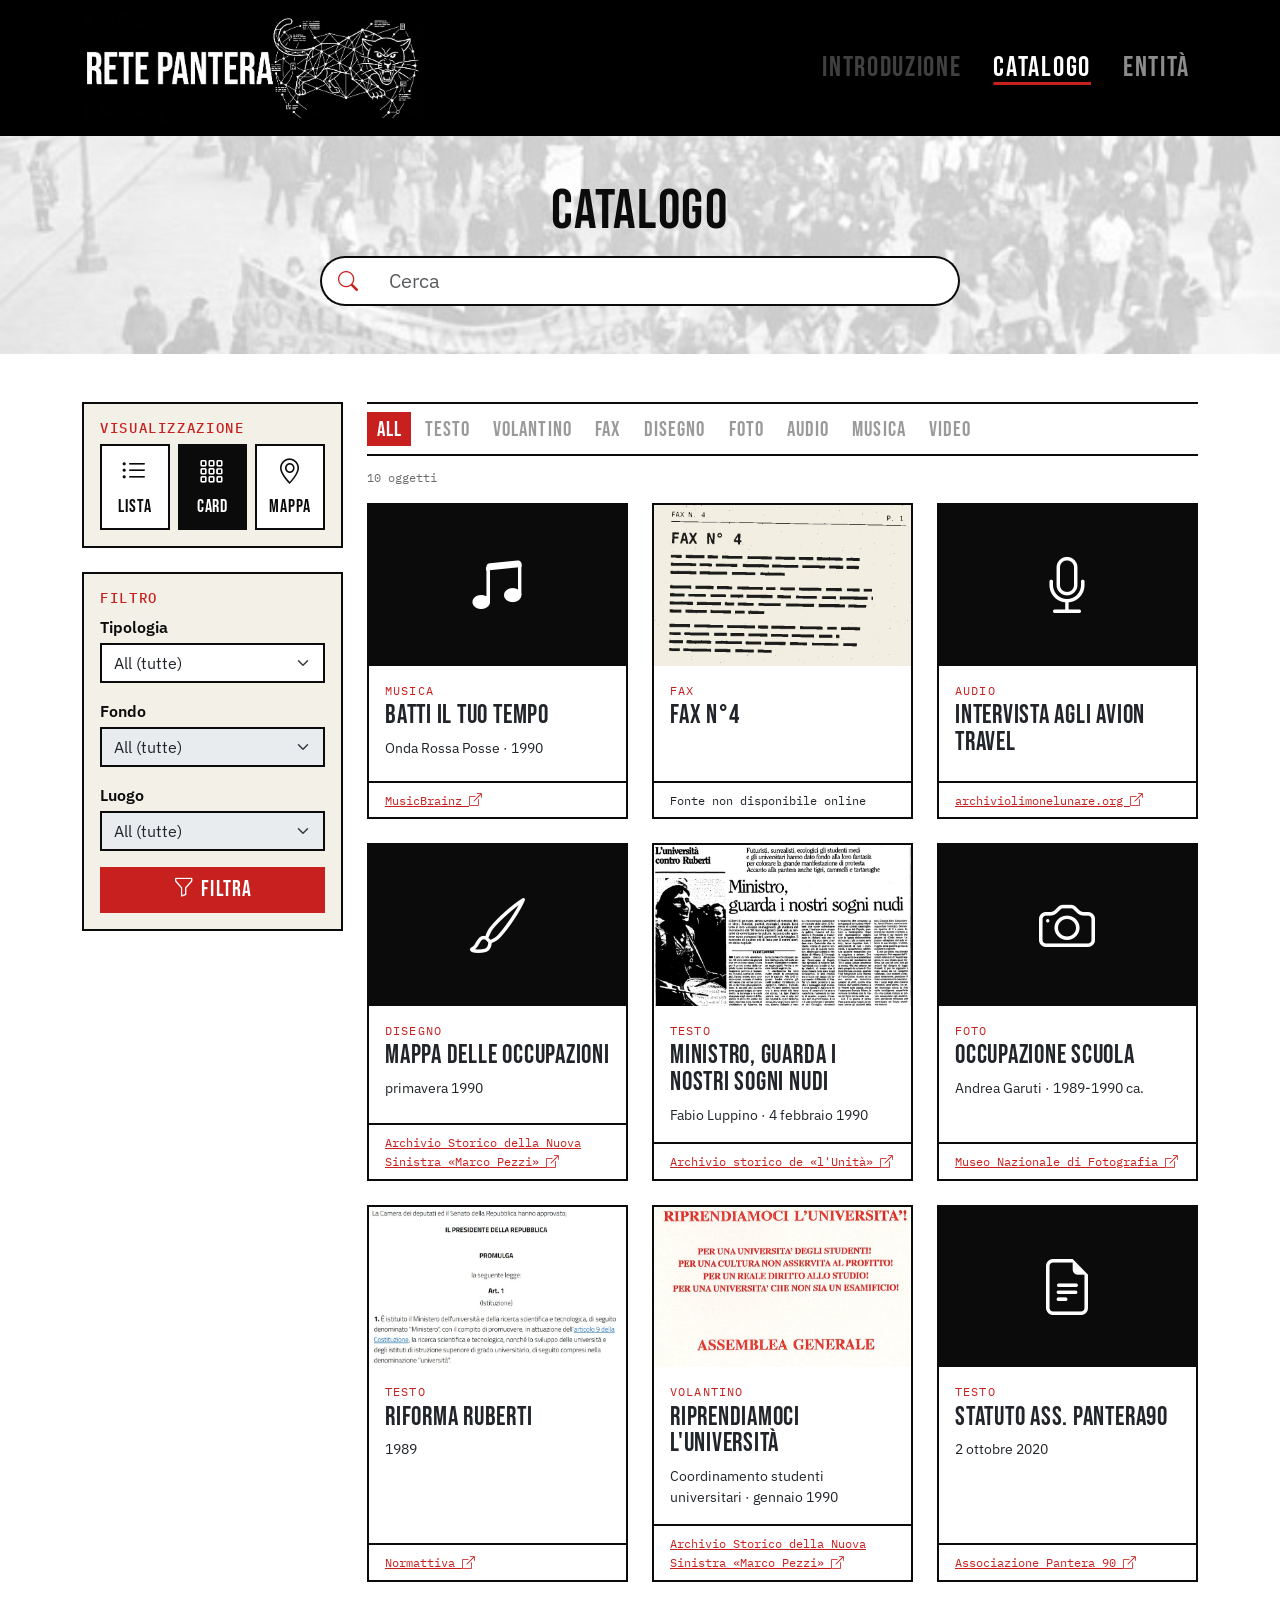
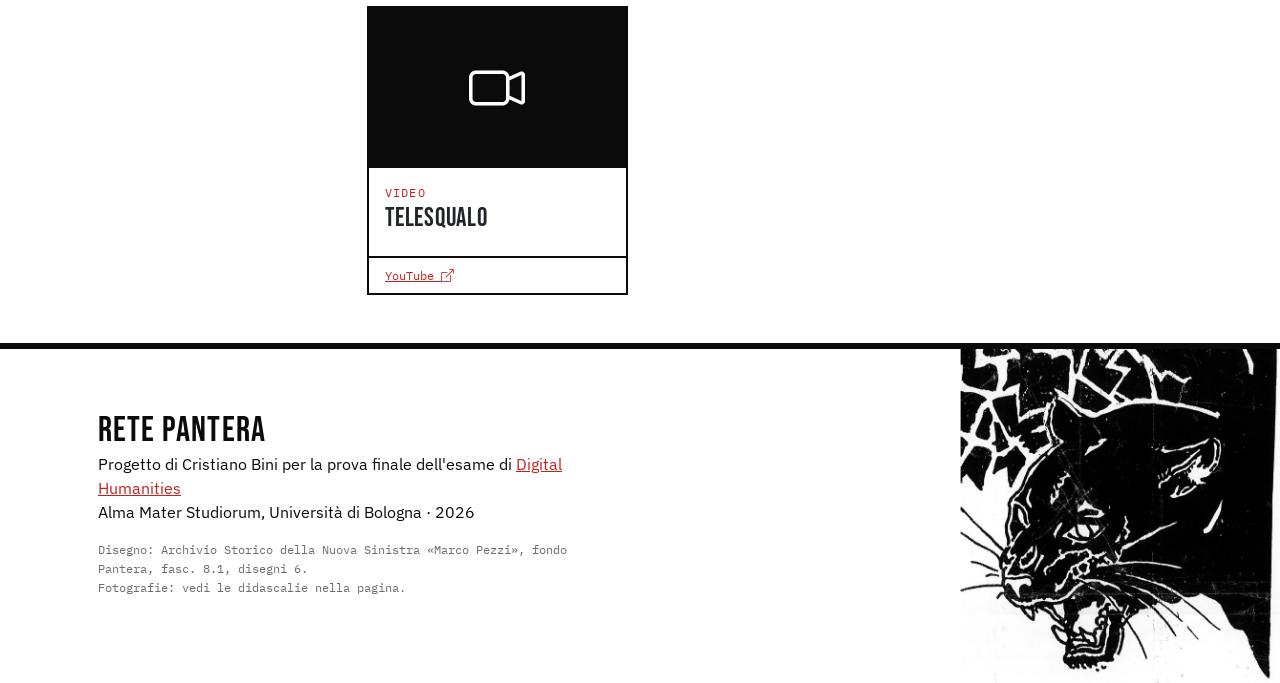
==== catalogo.html @ 02e168de "daje" ====
<!DOCTYPE html>
<html lang="it">
<head>
  <!-- ===== METADATI DI BASE =====
       Come in index.html; i metadati Dublin Core completi sono nella index.
       Doc: https://getbootstrap.com/docs/5.3/getting-started/introduction/#quick-start -->
  <meta charset="utf-8">
  <meta name="viewport" content="width=device-width, initial-scale=1">
  <title>Catalogo · Rete Pantera</title>
  <meta name="description" content="Catalogo degli oggetti di Rete Pantera: testi, volantini, fotografie, disegni, audio, musica e video sul movimento della Pantera (1989-1990), consultabili come lista o come card.">

  <!-- ===== CSS =====
       Stessi file della home: Bootstrap, icone, font e il nostro style.css. -->
  <link rel="stylesheet" href="https://cdn.jsdelivr.net/npm/bootstrap@5.3.8/dist/css/bootstrap.min.css">
  <link rel="stylesheet" href="https://cdn.jsdelivr.net/npm/bootstrap-icons@1.13.1/font/bootstrap-icons.min.css">
  <link rel="preconnect" href="https://fonts.googleapis.com">
  <link rel="preconnect" href="https://fonts.gstatic.com" crossorigin>
  <link rel="stylesheet" href="https://fonts.googleapis.com/css2?family=Bebas+Neue&family=IBM+Plex+Mono&family=IBM+Plex+Sans:wght@400;600&display=swap">
  <link rel="stylesheet" href="css/style.css">
</head>

<body>

  <!-- ===== HEADER / NAVBAR =====
       .sticky-top sull'header: la barra resta in alto durante lo scorrimento.
       .navbar-expand-lg: menu orizzontale da 992px in su; sotto diventa un pulsante "hamburger"
       che apre il menu grazie al componente Collapse (data-bs-toggle / data-bs-target).
       data-bs-theme="dark": colori del testo pensati per lo sfondo nero.
       .ms-auto: margine sinistro automatico, spinge le voci a destra.
       Doc navbar: https://getbootstrap.com/docs/5.3/components/navbar/
       Doc collapse: https://getbootstrap.com/docs/5.3/components/collapse/ -->
  <header class="sticky-top">
    <nav class="navbar navbar-expand-lg bg-black" data-bs-theme="dark" aria-label="Navigazione principale">
      <div class="container">
        <a class="navbar-brand" href="index.html">
          <img src="img/logo.jpg" alt="Rete Pantera, torna alla home" class="logo">
        </a>
        <button class="navbar-toggler" type="button" data-bs-toggle="collapse" data-bs-target="#menu"
                aria-controls="menu" aria-expanded="false" aria-label="Apri il menu">
          <span class="navbar-toggler-icon"></span>
        </button>
        <div class="collapse navbar-collapse" id="menu">
          <ul class="navbar-nav ms-auto">
            <!-- Introduzione: segnaposto non cliccabile, pagina da realizzare.
                 .disabled + aria-disabled="true" e nessun href: la voce resta visibile ma spenta.
                 Doc: https://getbootstrap.com/docs/5.3/components/navbar/#nav -->
            <li class="nav-item"><a class="nav-link disabled" aria-disabled="true">Introduzione</a></li>
            <li class="nav-item"><a class="nav-link" href="catalogo.html">Catalogo</a></li>
            <li class="nav-item"><a class="nav-link" href="voci-autorita.html">Entità</a></li>
          </ul>
        </div>
      </div>
    </nav>
  </header>

  <main>

    <!-- ===== TITOLO E RICERCA =====
         Stesso sfondo semitrasparente di "Esplora il catalogo" nella home (.sfondo-corteo).
         Barra di ricerca: un Input group (icona + campo di testo) dentro un <form role="search">.
         La ricerca agisce mentre si scrive (vedi js/catalogo.js, sezione 6).
         Doc input group: https://getbootstrap.com/docs/5.3/forms/input-group/
         Doc campi di testo: https://getbootstrap.com/docs/5.3/forms/form-control/ -->
    <section class="sfondo-corteo py-5">
      <div class="container text-center">
        <h1 class="titolo-sezione">Catalogo</h1>
        <form id="form-ricerca" class="ricerca mx-auto" role="search">
          <div class="input-group input-group-lg">
            <span class="input-group-text"><i class="bi bi-search" aria-hidden="true"></i></span>
            <input type="search" id="cerca" class="form-control" placeholder="Cerca" aria-label="Cerca nel catalogo per titolo, autore o fonte">
          </div>
        </form>
      </div>
    </section>

    <!-- ===== CONTENUTO: FASCIA LATERALE + BOX CONTENUTI =====
         Griglia: a sinistra <aside> di 3 colonne su 12, a destra i contenuti su 9.
         Sotto i 992px la fascia laterale va sopra i contenuti; tra 768 e 992px
         i due blocchi laterali stanno affiancati (.col-md-6 .col-lg-12).
         Doc griglia: https://getbootstrap.com/docs/5.3/layout/grid/ -->
    <section class="py-5">
      <div class="container">
        <div class="row g-4">

          <aside class="col-lg-3">
            <div class="row g-4">

              <!-- BLOCCO "VISUALIZZAZIONE"
                   Tre pulsanti di un componente Tab (nav-pills): ognuno mostra un pannello
                   del box contenuti (data-bs-target="#vista-..."). Lo scambio dei pannelli
                   lo fa Bootstrap, senza codice nostro.
                   data-vista è letto da js/script.js: se l'indirizzo è catalogo.html?vista=lista
                   si apre direttamente la lista (scelta fatta nella home).
                   Doc Tab: https://getbootstrap.com/docs/5.3/components/navs-tabs/#javascript-behavior -->
              <div class="col-md-6 col-lg-12">
                <div class="blocco-laterale p-3">
                  <h2 class="etichetta">Visualizzazione</h2>
                  <div class="nav nav-pills scelta-vista" role="tablist">
                    <button class="nav-link" id="tab-lista" data-vista="lista" data-bs-toggle="tab" data-bs-target="#vista-lista"
                            type="button" role="tab" aria-controls="vista-lista" aria-selected="false">
                      <i class="bi bi-list-ul" aria-hidden="true"></i>Lista
                    </button>
                    <button class="nav-link active" id="tab-card" data-vista="card" data-bs-toggle="tab" data-bs-target="#vista-card"
                            type="button" role="tab" aria-controls="vista-card" aria-selected="true">
                      <i class="bi bi-grid-3x3-gap" aria-hidden="true"></i>Card
                    </button>
                    <button class="nav-link" id="tab-mappa" data-vista="mappa" data-bs-toggle="tab" data-bs-target="#vista-mappa"
                            type="button" role="tab" aria-controls="vista-mappa" aria-selected="false">
                      <i class="bi bi-geo-alt" aria-hidden="true"></i>Mappa
                    </button>
                  </div>
                </div>
              </div>

              <!-- BLOCCO "FILTRO"
                   Tre menu a tendina con caselle di spunta: componente Dropdown di Bootstrap
                   con dentro dei checkbox (form-check-input).
                   - il pulsante ha la classe .form-select solo per avere l'aspetto di un menu a tendina
                     (bordo e freccia); data-bs-toggle="dropdown" apre e chiude l'elenco;
                   - data-bs-auto-close="outside": l'elenco resta aperto mentre si spuntano le caselle
                     e si chiude cliccando fuori;
                   - data-nome è il nome leggibile usato da js/catalogo.js per il testo del pulsante.
                   Funziona solo Tipologia; Fondo e Luogo sono disattivati (disabled), da implementare.
                   Il pulsante "Filtra" invia il form; js/catalogo.js applica la scelta.
                   Doc dropdown: https://getbootstrap.com/docs/5.3/components/dropdowns/
                   Doc chiusura automatica: https://getbootstrap.com/docs/5.3/components/dropdowns/#auto-close-behavior
                   Doc caselle di spunta: https://getbootstrap.com/docs/5.3/forms/checks-radios/ -->
              <div class="col-md-6 col-lg-12">
                <form id="form-filtro" class="blocco-laterale p-3">
                  <h2 class="etichetta">Filtro</h2>

                  <p class="form-label" id="etichetta-tipologia">Tipologia</p>
                  <div class="dropdown mb-3">
                    <button id="pulsante-tipologia" class="form-select text-start" type="button"
                            data-bs-toggle="dropdown" data-bs-auto-close="outside" aria-expanded="false"
                            aria-describedby="etichetta-tipologia">All (tutte)</button>
                    <ul id="menu-tipologia" class="dropdown-menu w-100 menu-filtro">
                      <li><label class="dropdown-item"><input class="form-check-input me-2" type="checkbox" value="ALL" checked>All (tutte)</label></li>
                      <li><hr class="dropdown-divider"></li>
                      <li><label class="dropdown-item"><input class="form-check-input me-2" type="checkbox" value="TESTO" data-nome="Testo" checked>Testo</label></li>
                      <li><label class="dropdown-item"><input class="form-check-input me-2" type="checkbox" value="VOLANTINO" data-nome="Volantino" checked>Volantino</label></li>
                      <li><label class="dropdown-item"><input class="form-check-input me-2" type="checkbox" value="FAX" data-nome="Fax" checked>Fax</label></li>
                      <li><label class="dropdown-item"><input class="form-check-input me-2" type="checkbox" value="DISEGNO" data-nome="Disegno" checked>Disegno</label></li>
                      <li><label class="dropdown-item"><input class="form-check-input me-2" type="checkbox" value="FOTO" data-nome="Foto" checked>Foto</label></li>
                      <li><label class="dropdown-item"><input class="form-check-input me-2" type="checkbox" value="AUDIO" data-nome="Audio" checked>Audio</label></li>
                      <li><label class="dropdown-item"><input class="form-check-input me-2" type="checkbox" value="MUSICA" data-nome="Musica" checked>Musica</label></li>
                      <li><label class="dropdown-item"><input class="form-check-input me-2" type="checkbox" value="VIDEO" data-nome="Video" checked>Video</label></li>
                    </ul>
                  </div>

                  <!-- Fondo e Luogo: stesso aspetto, ma disattivati (da implementare) -->
                  <p class="form-label">Fondo</p>
                  <div class="dropdown mb-3">
                    <button class="form-select text-start" type="button" disabled>All (tutte)</button>
                  </div>

                  <p class="form-label">Luogo</p>
                  <div class="dropdown mb-3">
                    <button class="form-select text-start" type="button" disabled>All (tutte)</button>
                  </div>

                  <button type="submit" class="btn btn-pantera w-100">
                    <i class="bi bi-funnel" aria-hidden="true"></i> Filtra
                  </button>
                </form>
              </div>

            </div>
          </aside>

          <!-- ===== BOX CONTENUTI ===== -->
          <div class="col-lg-9">
            <h2 class="visually-hidden">Oggetti del catalogo</h2>

            <!-- BANDA DELLE TIPOLOGIE
                 Solo indicatore: non si clicca. js/catalogo.js aggiunge la classe .acceso
                 alla voce con data-tipo uguale alla tipologia scelta nel filtro. -->
            <ul class="banda-tipologie" aria-label="Tipologie del catalogo; quella evidenziata è il filtro attivo">
              <li class="tipo" data-tipo="ALL">All</li>
              <li class="tipo" data-tipo="TESTO">Testo</li>
              <li class="tipo" data-tipo="VOLANTINO">Volantino</li>
              <li class="tipo" data-tipo="FAX">Fax</li>
              <li class="tipo" data-tipo="DISEGNO">Disegno</li>
              <li class="tipo" data-tipo="FOTO">Foto</li>
              <li class="tipo" data-tipo="AUDIO">Audio</li>
              <li class="tipo" data-tipo="MUSICA">Musica</li>
              <li class="tipo" data-tipo="VIDEO">Video</li>
            </ul>

            <p id="contatore" class="didascalia mb-3" aria-live="polite"></p>

            <!-- PANNELLI DEL COMPONENTE TAB
                 .tab-pane = un pannello; .show .active = quello visibile all'apertura (Card).
                 Le righe (#righe-lista) e le card (#griglia-card) sono scritte da js/catalogo.js
                 a partire dai dati di js/dati.js. -->
            <div class="tab-content">

              <!-- Vista LISTA: Table di Bootstrap.
                   .table-hover evidenzia la riga sotto il mouse; .table-responsive permette
                   lo scorrimento orizzontale su schermi stretti.
                   Doc tabelle: https://getbootstrap.com/docs/5.3/content/tables/ -->
              <div class="tab-pane fade" id="vista-lista" role="tabpanel" aria-labelledby="tab-lista" tabindex="0">
                <div class="table-responsive">
                  <table class="table table-hover align-middle tabella-catalogo">
                    <thead>
                      <tr>
                        <th scope="col">Titolo</th>
                        <th scope="col">Tipologia</th>
                        <th scope="col" class="d-none d-md-table-cell">Autore</th>
                        <th scope="col" class="d-none d-md-table-cell">Data</th>
                        <th scope="col" class="d-none d-lg-table-cell">Istituzione</th>
                      </tr>
                    </thead>
                    <tbody id="righe-lista"></tbody>
                  </table>
                </div>
              </div>

              <!-- Vista CARD: griglia di Card di Bootstrap.
                   .row-cols-1 .row-cols-sm-2 .row-cols-xl-3: 1, 2 o 3 card per riga secondo lo schermo.
                   Doc card: https://getbootstrap.com/docs/5.3/components/card/
                   Doc row-cols: https://getbootstrap.com/docs/5.3/layout/grid/#row-columns -->
              <div class="tab-pane fade show active" id="vista-card" role="tabpanel" aria-labelledby="tab-card" tabindex="0">
                <div id="griglia-card" class="row row-cols-1 row-cols-sm-2 row-cols-xl-3 g-4"></div>
              </div>

              <!-- Vista MAPPA: non implementata (segnaposto). Mostrerebbe dove sono
                   conservati gli oggetti: la distribuzione geografica di archivi, fondi e istituzioni. -->
              <div class="tab-pane fade" id="vista-mappa" role="tabpanel" aria-labelledby="tab-mappa" tabindex="0">
                <div class="segnaposto-mappa">
                  <i class="bi bi-geo-alt" aria-hidden="true"></i>
                  <p class="titolo-sezione fs-2 mt-2 mb-1">Mappa in preparazione</p>
                  <p class="mb-0">Dove sono conservate le fonti: la distribuzione geografica degli archivi, dei fondi e delle istituzioni che custodiscono i documenti sulla Pantera.</p>
                </div>
              </div>

            </div>

            <!-- Messaggio mostrato da js/catalogo.js quando nessun oggetto corrisponde.
                 .d-none lo nasconde finché serve. Doc: https://getbootstrap.com/docs/5.3/utilities/display/ -->
            <p id="nessun-risultato" class="d-none mt-3">Nessun oggetto corrisponde alla ricerca o al filtro scelto.</p>
          </div>

        </div>
      </div>
    </section>

  </main>

  <!-- ===== FOOTER =====
       La testa di pantera è impostata come sfondo in css/style.css (.footer-pantera).
       .col-md-7: i crediti occupano 7 colonne su 12 da 768px in su, lasciando spazio al disegno.
       Doc griglia: https://getbootstrap.com/docs/5.3/layout/grid/
       Doc spaziature (py-5, mb-3…): https://getbootstrap.com/docs/5.3/utilities/spacing/ -->
  <footer class="footer-pantera py-5">
    <div class="container">
      <div class="row">
        <div class="col-md-7">
          <div class="crediti p-3">
            <p class="titolo-footer mb-1">Rete Pantera</p>
            <p class="mb-3">Progetto di Cristiano Bini per la prova finale dell'esame di
              <!-- DA COMPLETARE: indirizzo della pagina del corso -->
              <a href="#">Digital Humanities</a><br>
              Alma Mater Studiorum, Università di Bologna · 2026</p>
            <ul class="list-unstyled didascalia mb-0">
              <li>Disegno: Archivio Storico della Nuova Sinistra «Marco Pezzi», fondo Pantera, fasc. 8.1, disegni 6.</li>
              <li>Fotografie: vedi le didascalie nella pagina.</li>
            </ul>
          </div>
        </div>
      </div>
    </div>
  </footer>

  <!-- ===== JAVASCRIPT =====
       Ordine importante:
       1. bootstrap.bundle: fa funzionare Collapse (menu) e Tab (viste);
       2. dati.js: definisce l'elenco degli oggetti;
       3. catalogo.js: usa quell'elenco per costruire lista e card;
       4. script.js: comune a tutte le pagine (voce attiva del menu, vista scelta nella home).
       Doc: https://getbootstrap.com/docs/5.3/getting-started/javascript/ -->
  <script src="https://cdn.jsdelivr.net/npm/bootstrap@5.3.8/dist/js/bootstrap.bundle.min.js"></script>
  <script src="js/dati.js"></script>
  <script src="js/catalogo.js"></script>
  <script src="js/script.js"></script>
</body>
</html>
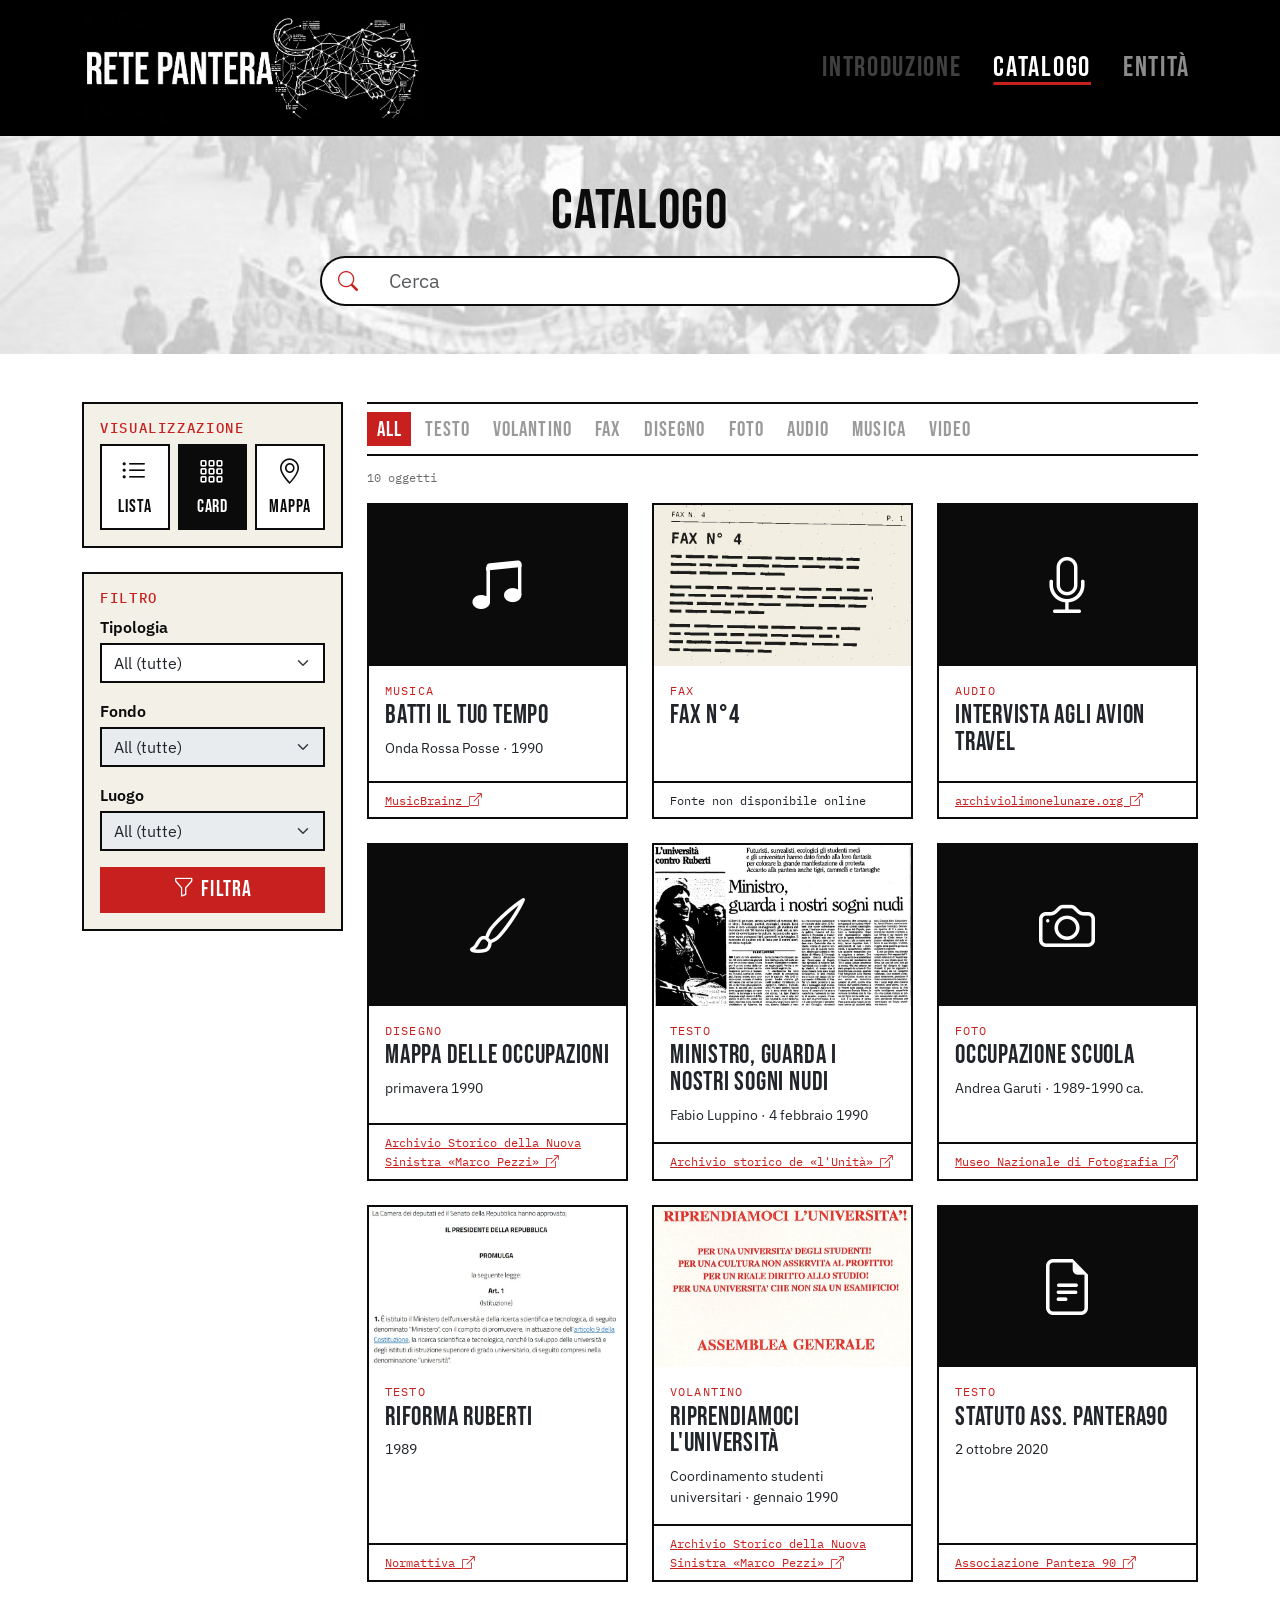
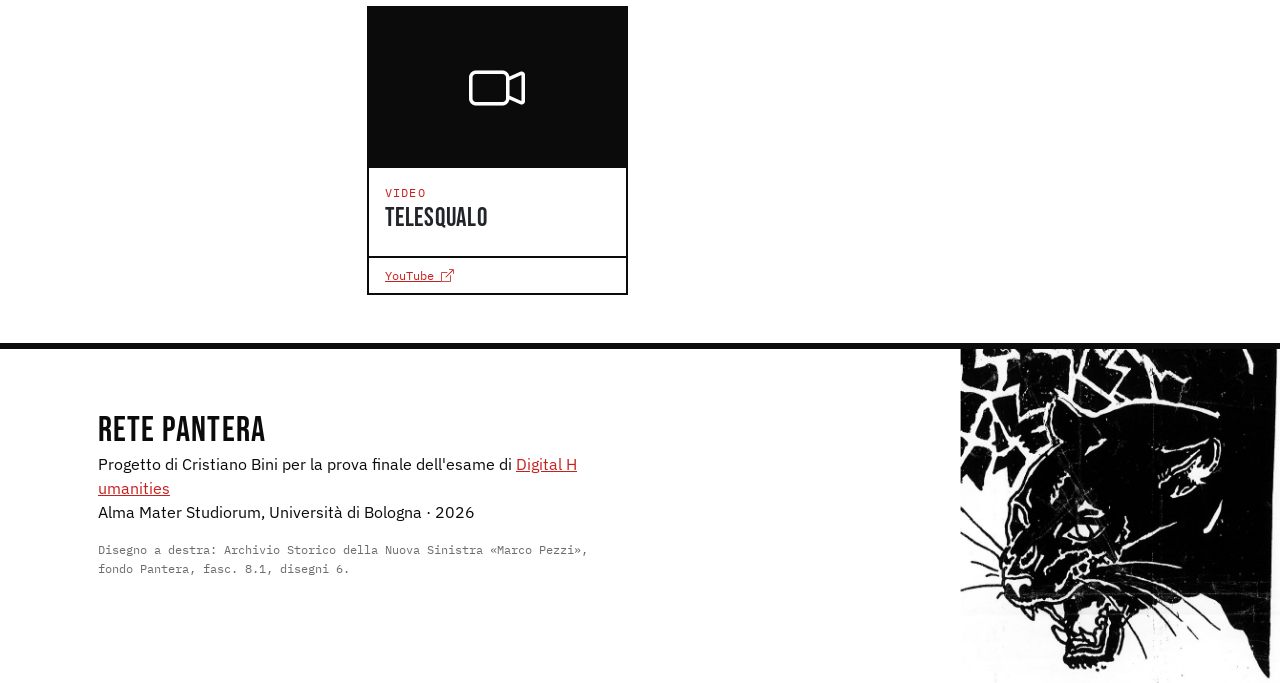
==== commit 8972b14c: "same footer Updated the link to the Digital Humanities course and modified the description of the dr" ====
--- a/catalogo.html
+++ b/catalogo.html
@@ -1,16 +1,13 @@
 <!DOCTYPE html>
 <html lang="it">
 <head>
-  <!-- ===== METADATI DI BASE =====
-       Come in index.html; i metadati Dublin Core completi sono nella index.
-       Doc: https://getbootstrap.com/docs/5.3/getting-started/introduction/#quick-start -->
+  
   <meta charset="utf-8">
   <meta name="viewport" content="width=device-width, initial-scale=1">
   <title>Catalogo · Rete Pantera</title>
   <meta name="description" content="Catalogo degli oggetti di Rete Pantera: testi, volantini, fotografie, disegni, audio, musica e video sul movimento della Pantera (1989-1990), consultabili come lista o come card.">
 
-  <!-- ===== CSS =====
-       Stessi file della home: Bootstrap, icone, font e il nostro style.css. -->
+  
   <link rel="stylesheet" href="https://cdn.jsdelivr.net/npm/bootstrap@5.3.8/dist/css/bootstrap.min.css">
   <link rel="stylesheet" href="https://cdn.jsdelivr.net/npm/bootstrap-icons@1.13.1/font/bootstrap-icons.min.css">
   <link rel="preconnect" href="https://fonts.googleapis.com">
@@ -22,11 +19,6 @@
 <body>
 
   <!-- ===== HEADER / NAVBAR =====
-       .sticky-top sull'header: la barra resta in alto durante lo scorrimento.
-       .navbar-expand-lg: menu orizzontale da 992px in su; sotto diventa un pulsante "hamburger"
-       che apre il menu grazie al componente Collapse (data-bs-toggle / data-bs-target).
-       data-bs-theme="dark": colori del testo pensati per lo sfondo nero.
-       .ms-auto: margine sinistro automatico, spinge le voci a destra.
        Doc navbar: https://getbootstrap.com/docs/5.3/components/navbar/
        Doc collapse: https://getbootstrap.com/docs/5.3/components/collapse/ -->
   <header class="sticky-top">
@@ -41,9 +33,6 @@
         </button>
         <div class="collapse navbar-collapse" id="menu">
           <ul class="navbar-nav ms-auto">
-            <!-- Introduzione: segnaposto non cliccabile, pagina da realizzare.
-                 .disabled + aria-disabled="true" e nessun href: la voce resta visibile ma spenta.
-                 Doc: https://getbootstrap.com/docs/5.3/components/navbar/#nav -->
             <li class="nav-item"><a class="nav-link disabled" aria-disabled="true">Introduzione</a></li>
             <li class="nav-item"><a class="nav-link" href="catalogo.html">Catalogo</a></li>
             <li class="nav-item"><a class="nav-link" href="voci-autorita.html">Entità</a></li>
@@ -55,12 +44,7 @@
 
   <main>
 
-    <!-- ===== TITOLO E RICERCA =====
-         Stesso sfondo semitrasparente di "Esplora il catalogo" nella home (.sfondo-corteo).
-         Barra di ricerca: un Input group (icona + campo di testo) dentro un <form role="search">.
-         La ricerca agisce mentre si scrive (vedi js/catalogo.js, sezione 6).
-         Doc input group: https://getbootstrap.com/docs/5.3/forms/input-group/
-         Doc campi di testo: https://getbootstrap.com/docs/5.3/forms/form-control/ -->
+    
     <section class="sfondo-corteo py-5">
       <div class="container text-center">
         <h1 class="titolo-sezione">Catalogo</h1>
@@ -74,9 +58,6 @@
     </section>
 
     <!-- ===== CONTENUTO: FASCIA LATERALE + BOX CONTENUTI =====
-         Griglia: a sinistra <aside> di 3 colonne su 12, a destra i contenuti su 9.
-         Sotto i 992px la fascia laterale va sopra i contenuti; tra 768 e 992px
-         i due blocchi laterali stanno affiancati (.col-md-6 .col-lg-12).
          Doc griglia: https://getbootstrap.com/docs/5.3/layout/grid/ -->
     <section class="py-5">
       <div class="container">
@@ -85,13 +66,7 @@
           <aside class="col-lg-3">
             <div class="row g-4">
 
-              <!-- BLOCCO "VISUALIZZAZIONE"
-                   Tre pulsanti di un componente Tab (nav-pills): ognuno mostra un pannello
-                   del box contenuti (data-bs-target="#vista-..."). Lo scambio dei pannelli
-                   lo fa Bootstrap, senza codice nostro.
-                   data-vista è letto da js/script.js: se l'indirizzo è catalogo.html?vista=lista
-                   si apre direttamente la lista (scelta fatta nella home).
-                   Doc Tab: https://getbootstrap.com/docs/5.3/components/navs-tabs/#javascript-behavior -->
+            
               <div class="col-md-6 col-lg-12">
                 <div class="blocco-laterale p-3">
                   <h2 class="etichetta">Visualizzazione</h2>
@@ -113,15 +88,6 @@
               </div>
 
               <!-- BLOCCO "FILTRO"
-                   Tre menu a tendina con caselle di spunta: componente Dropdown di Bootstrap
-                   con dentro dei checkbox (form-check-input).
-                   - il pulsante ha la classe .form-select solo per avere l'aspetto di un menu a tendina
-                     (bordo e freccia); data-bs-toggle="dropdown" apre e chiude l'elenco;
-                   - data-bs-auto-close="outside": l'elenco resta aperto mentre si spuntano le caselle
-                     e si chiude cliccando fuori;
-                   - data-nome è il nome leggibile usato da js/catalogo.js per il testo del pulsante.
-                   Funziona solo Tipologia; Fondo e Luogo sono disattivati (disabled), da implementare.
-                   Il pulsante "Filtra" invia il form; js/catalogo.js applica la scelta.
                    Doc dropdown: https://getbootstrap.com/docs/5.3/components/dropdowns/
                    Doc chiusura automatica: https://getbootstrap.com/docs/5.3/components/dropdowns/#auto-close-behavior
                    Doc caselle di spunta: https://getbootstrap.com/docs/5.3/forms/checks-radios/ -->
@@ -148,7 +114,7 @@
                     </ul>
                   </div>
 
-                  <!-- Fondo e Luogo: stesso aspetto, ma disattivati (da implementare) -->
+                  
                   <p class="form-label">Fondo</p>
                   <div class="dropdown mb-3">
                     <button class="form-select text-start" type="button" disabled>All (tutte)</button>
@@ -168,13 +134,11 @@
             </div>
           </aside>
 
-          <!-- ===== BOX CONTENUTI ===== -->
+        
           <div class="col-lg-9">
             <h2 class="visually-hidden">Oggetti del catalogo</h2>
 
-            <!-- BANDA DELLE TIPOLOGIE
-                 Solo indicatore: non si clicca. js/catalogo.js aggiunge la classe .acceso
-                 alla voce con data-tipo uguale alla tipologia scelta nel filtro. -->
+            
             <ul class="banda-tipologie" aria-label="Tipologie del catalogo; quella evidenziata è il filtro attivo">
               <li class="tipo" data-tipo="ALL">All</li>
               <li class="tipo" data-tipo="TESTO">Testo</li>
@@ -189,16 +153,10 @@
 
             <p id="contatore" class="didascalia mb-3" aria-live="polite"></p>
 
-            <!-- PANNELLI DEL COMPONENTE TAB
-                 .tab-pane = un pannello; .show .active = quello visibile all'apertura (Card).
-                 Le righe (#righe-lista) e le card (#griglia-card) sono scritte da js/catalogo.js
-                 a partire dai dati di js/dati.js. -->
+           
             <div class="tab-content">
 
-              <!-- Vista LISTA: Table di Bootstrap.
-                   .table-hover evidenzia la riga sotto il mouse; .table-responsive permette
-                   lo scorrimento orizzontale su schermi stretti.
-                   Doc tabelle: https://getbootstrap.com/docs/5.3/content/tables/ -->
+             
               <div class="tab-pane fade" id="vista-lista" role="tabpanel" aria-labelledby="tab-lista" tabindex="0">
                 <div class="table-responsive">
                   <table class="table table-hover align-middle tabella-catalogo">
@@ -216,16 +174,12 @@
                 </div>
               </div>
 
-              <!-- Vista CARD: griglia di Card di Bootstrap.
-                   .row-cols-1 .row-cols-sm-2 .row-cols-xl-3: 1, 2 o 3 card per riga secondo lo schermo.
-                   Doc card: https://getbootstrap.com/docs/5.3/components/card/
-                   Doc row-cols: https://getbootstrap.com/docs/5.3/layout/grid/#row-columns -->
+             
               <div class="tab-pane fade show active" id="vista-card" role="tabpanel" aria-labelledby="tab-card" tabindex="0">
                 <div id="griglia-card" class="row row-cols-1 row-cols-sm-2 row-cols-xl-3 g-4"></div>
               </div>
 
-              <!-- Vista MAPPA: non implementata (segnaposto). Mostrerebbe dove sono
-                   conservati gli oggetti: la distribuzione geografica di archivi, fondi e istituzioni. -->
+              
               <div class="tab-pane fade" id="vista-mappa" role="tabpanel" aria-labelledby="tab-mappa" tabindex="0">
                 <div class="segnaposto-mappa">
                   <i class="bi bi-geo-alt" aria-hidden="true"></i>
@@ -236,8 +190,7 @@
 
             </div>
 
-            <!-- Messaggio mostrato da js/catalogo.js quando nessun oggetto corrisponde.
-                 .d-none lo nasconde finché serve. Doc: https://getbootstrap.com/docs/5.3/utilities/display/ -->
+           
             <p id="nessun-risultato" class="d-none mt-3">Nessun oggetto corrisponde alla ricerca o al filtro scelto.</p>
           </div>
 
@@ -247,11 +200,7 @@
 
   </main>
 
-  <!-- ===== FOOTER =====
-       La testa di pantera è impostata come sfondo in css/style.css (.footer-pantera).
-       .col-md-7: i crediti occupano 7 colonne su 12 da 768px in su, lasciando spazio al disegno.
-       Doc griglia: https://getbootstrap.com/docs/5.3/layout/grid/
-       Doc spaziature (py-5, mb-3…): https://getbootstrap.com/docs/5.3/utilities/spacing/ -->
+  
   <footer class="footer-pantera py-5">
     <div class="container">
       <div class="row">
@@ -259,12 +208,13 @@
           <div class="crediti p-3">
             <p class="titolo-footer mb-1">Rete Pantera</p>
             <p class="mb-3">Progetto di Cristiano Bini per la prova finale dell'esame di
-              <!-- DA COMPLETARE: indirizzo della pagina del corso -->
-              <a href="#">Digital Humanities</a><br>
+             
+              <a href="https://www.unibo.it/it/studiare/insegnamenti-competenze-trasversali-moocs/insegnamenti/insegnamento/2025/421610">Digital H
+umanities</a><br>
               Alma Mater Studiorum, Università di Bologna · 2026</p>
             <ul class="list-unstyled didascalia mb-0">
-              <li>Disegno: Archivio Storico della Nuova Sinistra «Marco Pezzi», fondo Pantera, fasc. 8.1, disegni 6.</li>
-              <li>Fotografie: vedi le didascalie nella pagina.</li>
+              <li>Disegno a destra: Archivio Storico della Nuova Sinistra «Marco Pezzi», fondo Pantera, fasc. 8.1, disegni 6.</li>
+              
             </ul>
           </div>
         </div>
@@ -273,11 +223,6 @@
   </footer>
 
   <!-- ===== JAVASCRIPT =====
-       Ordine importante:
-       1. bootstrap.bundle: fa funzionare Collapse (menu) e Tab (viste);
-       2. dati.js: definisce l'elenco degli oggetti;
-       3. catalogo.js: usa quell'elenco per costruire lista e card;
-       4. script.js: comune a tutte le pagine (voce attiva del menu, vista scelta nella home).
        Doc: https://getbootstrap.com/docs/5.3/getting-started/javascript/ -->
   <script src="https://cdn.jsdelivr.net/npm/bootstrap@5.3.8/dist/js/bootstrap.bundle.min.js"></script>
   <script src="js/dati.js"></script>
--- a/css/style.css
+++ b/css/style.css
@@ -0,0 +1,612 @@
+
+ 
+:root {
+  --rp-nero: #0b0b0b;
+  --rp-rosso: #c8201e;          /* il rosso dello striscione */
+  --rp-rosso-scuro: #9e1715;
+  --rp-carta: #f3f0e8;          /* bianco "carta da volantino" */
+  --font-titoli: "Bebas Neue", Impact, sans-serif;
+  --font-testo: "IBM Plex Sans", system-ui, sans-serif;
+  --font-mono: "IBM Plex Mono", ui-monospace, monospace;
+}
+
+
+
+body {
+  font-family: var(--font-testo);
+  color: var(--rp-nero);
+}
+
+
+.titolo-sezione,
+.card-title,
+.titolo-footer {
+  font-family: var(--font-titoli);
+  letter-spacing: 0.03em;
+}
+
+.titolo-sezione {
+  font-size: clamp(2.4rem, 5vw, 3.5rem);   /* si adatta alla larghezza dello schermo */
+  line-height: 1;
+  margin-bottom: 1rem;
+}
+
+
+.etichetta {
+  font-family: var(--font-mono);
+  font-size: 0.85rem;
+  text-transform: uppercase;
+  letter-spacing: 0.12em;
+  color: var(--rp-rosso);
+}
+
+
+.didascalia {
+  font-family: var(--font-mono);
+  font-size: 0.78rem;
+  color: #6c6c6c;
+}
+
+
+/* ---------- 3. PULSANTE ROSSO ----------
+   Doc: https://getbootstrap.com/docs/5.3/components/buttons/#variables */
+.btn-pantera {
+  --bs-btn-color: #fff;
+  --bs-btn-bg: var(--rp-rosso);
+  --bs-btn-border-color: var(--rp-rosso);
+  --bs-btn-hover-color: #fff;
+  --bs-btn-hover-bg: var(--rp-rosso-scuro);
+  --bs-btn-hover-border-color: var(--rp-rosso-scuro);
+  --bs-btn-active-bg: var(--rp-rosso-scuro);
+  --bs-btn-active-border-color: var(--rp-rosso-scuro);
+  --bs-btn-disabled-color: #fff;              /* pulsante disattivato (.disabled): */
+  --bs-btn-disabled-bg: var(--rp-rosso);      /* stesso rosso, che Bootstrap rende */
+  --bs-btn-disabled-border-color: var(--rp-rosso);   /* semitrasparente (opacità 0.65) */
+  border-radius: 0;
+  font-family: var(--font-titoli);
+  font-size: 1.35rem;
+  letter-spacing: 0.05em;
+}
+
+
+.logo {
+  height: 110px;
+  width: auto;
+}
+
+/*  Doc breakpoint: https://getbootstrap.com/docs/5.3/layout/breakpoints/ */
+@media (max-width: 575.98px) {
+  .logo {
+    height: 72px;
+  }
+}
+
+.navbar .nav-link {
+  font-family: var(--font-titoli);
+  font-size: 1.75rem;
+  letter-spacing: 0.06em;
+  margin-left: 1rem;
+}
+
+
+.navbar .nav-link:hover,
+.navbar .nav-link.active {
+  color: #fff;
+  text-decoration: underline;
+  text-decoration-color: var(--rp-rosso);
+  text-decoration-thickness: 3px;
+  text-underline-offset: 6px;
+}
+
+
+.hero .figure {
+  max-width: 960px;               
+}
+
+.hero .didascalia {
+  color: #a0a0a0;
+}
+
+
+.sezione-descrizione {
+  background-color: var(--rp-carta);
+}
+
+
+
+.sfondo-corteo {
+  background:
+    linear-gradient(rgba(255, 255, 255, 0.75), rgba(255, 255, 255, 0.75)),
+    url("../img/sfondo-esplora.jpg") center / cover no-repeat;
+}
+
+
+.card-vista,
+.card-oggetto {
+  border: 2px solid var(--rp-nero);
+  border-radius: 0;
+  background-color: #fff;
+  transition: transform 0.15s, box-shadow 0.15s;
+}
+
+.card-vista:hover,
+.card-oggetto:hover {
+  transform: translate(-3px, -3px);
+  box-shadow: 6px 6px 0 var(--rp-rosso);
+}
+
+.card-vista .card-title {
+  font-size: 2rem;
+}
+
+.card-vista .btn {
+  border-radius: 0;
+}
+
+.icona-vista {
+  display: block;
+  font-size: 2.5rem;
+  color: var(--rp-rosso);
+  margin-bottom: 0.5rem;
+}
+
+
+
+.footer-pantera {
+  min-height: 340px;
+  background: #fff url("../img/footer-pantera.jpg") right bottom / auto 100% no-repeat;
+  border-top: 6px solid var(--rp-nero);
+}
+
+
+.footer-pantera .crediti {
+  background-color: rgba(255, 255, 255, 0.88);
+  max-width: 34rem;
+}
+
+.titolo-footer {
+  font-size: 2.2rem;
+  line-height: 1;
+}
+
+.footer-pantera a {
+  color: var(--rp-rosso);
+}
+
+
+/* ---------- 9. PAGINA CATALOGO ---------- */
+
+/* Doc input group: https://getbootstrap.com/docs/5.3/forms/input-group/ */
+.ricerca {
+  max-width: 640px;
+  --bs-border-radius-lg: 50rem;
+}
+
+.ricerca .input-group-text,
+.ricerca .form-control {
+  background-color: #fff;
+  border: 2px solid var(--rp-nero);
+}
+
+.ricerca .input-group-text {
+  border-right: 0;
+  color: var(--rp-rosso);
+}
+
+.ricerca .form-control {
+  border-left: 0;
+}
+
+
+.ricerca .form-control:focus {
+  box-shadow: none;
+  border-color: var(--rp-nero);
+}
+
+.ricerca .input-group:focus-within {
+  border-radius: 50rem;
+  box-shadow: 0 0 0 0.25rem rgba(200, 32, 30, 0.25);
+}
+
+
+.blocco-laterale {
+  border: 2px solid var(--rp-nero);
+  background-color: var(--rp-carta);
+}
+
+
+.scelta-vista {
+  gap: 0.5rem;
+}
+
+.scelta-vista .nav-link {
+  flex: 1;
+  display: flex;
+  flex-direction: column;
+  align-items: center;
+  padding: 0.5rem 0.25rem;
+  color: var(--rp-nero);
+  background-color: #fff;
+  border: 2px solid var(--rp-nero);
+  border-radius: 0;
+  font-family: var(--font-titoli);
+  font-size: 1.15rem;
+  letter-spacing: 0.05em;
+}
+
+.scelta-vista .nav-link .bi {
+  font-size: 1.6rem;
+}
+
+.scelta-vista .nav-link.active {
+  color: #fff;
+  background-color: var(--rp-nero);
+}
+
+.blocco-laterale .form-label {
+  font-weight: 600;
+  margin-bottom: 0.25rem;
+}
+
+
+.blocco-laterale .form-select {
+  border: 2px solid var(--rp-nero);
+  border-radius: 0;
+}
+
+
+.menu-filtro {
+  border: 2px solid var(--rp-nero);
+  border-radius: 0;
+}
+
+.menu-filtro .dropdown-item {
+  cursor: pointer;
+}
+
+
+.menu-filtro .dropdown-item:active {
+  color: var(--rp-nero);
+  background-color: var(--rp-carta);
+}
+
+.menu-filtro .form-check-input:checked {
+  background-color: var(--rp-rosso);
+  border-color: var(--rp-rosso);
+}
+
+
+.banda-tipologie {
+  display: flex;
+  flex-wrap: wrap;
+  gap: 0.25rem;
+  list-style: none;
+  margin: 0 0 0.75rem;
+  padding: 0.5rem 0;
+  border-top: 2px solid var(--rp-nero);
+  border-bottom: 2px solid var(--rp-nero);
+}
+
+.banda-tipologie .tipo {
+  padding: 0.1rem 0.6rem;
+  font-family: var(--font-titoli);
+  font-size: 1.3rem;
+  letter-spacing: 0.05em;
+  color: #9a9a9a;
+  cursor: default;
+  user-select: none;
+}
+
+.banda-tipologie .tipo.acceso {
+  color: #fff;
+  background-color: var(--rp-rosso);
+}
+
+
+.tabella-catalogo thead th {
+  font-family: var(--font-mono);
+  font-size: 0.75rem;
+  font-weight: 400;
+  text-transform: uppercase;
+  letter-spacing: 0.1em;
+  color: #6c6c6c;
+  border-bottom: 2px solid var(--rp-nero);
+}
+
+.tabella-catalogo .bi {
+  color: var(--rp-rosso);
+  font-size: 1.2rem;
+}
+
+.tabella-catalogo a {
+  color: var(--rp-nero);
+  font-weight: 600;
+  text-decoration: none;
+}
+
+.tabella-catalogo a:hover {
+  color: var(--rp-rosso);
+  text-decoration: underline;
+}
+
+
+.anteprima {
+  position: relative;
+  aspect-ratio: 16 / 10;
+  display: flex;
+  align-items: center;
+  justify-content: center;
+  overflow: hidden;
+  background-color: var(--rp-nero);
+}
+
+.anteprima .bi {
+  font-size: 3.5rem;
+  color: #fff;
+}
+
+.anteprima img {
+  position: absolute;
+  inset: 0;
+  width: 100%;
+  height: 100%;
+  object-fit: cover;              
+}
+
+
+.anteprima img.intera {
+  object-fit: contain;
+  padding: 0.5rem;
+  background-color: #fff;
+}
+
+.card-oggetto .card-title {
+  font-size: 1.6rem;
+  line-height: 1.05;
+}
+
+.tipo-oggetto {
+  font-family: var(--font-mono);
+  font-size: 0.72rem;
+  text-transform: uppercase;
+  letter-spacing: 0.1em;
+  color: var(--rp-rosso);
+}
+
+.card-oggetto .card-footer {
+  background-color: transparent;
+  border-top: 2px solid var(--rp-nero);
+  font-family: var(--font-mono);
+  font-size: 0.78rem;
+}
+
+.card-oggetto .card-footer a {
+  color: var(--rp-rosso);
+}
+
+
+.card-oggetto .card-title a {
+  color: inherit;
+  text-decoration: none;
+}
+
+/*  Doc: https://getbootstrap.com/docs/5.3/helpers/stretched-link/ */
+.link-fonte {
+  position: relative;
+  z-index: 2;
+}
+
+.tabella-catalogo .link-fonte {
+  font-weight: 400;
+  color: var(--rp-rosso);
+}
+
+
+.riga-cliccabile {
+  cursor: pointer;
+}
+
+
+.segnaposto-mappa {
+  min-height: 320px;
+  display: flex;
+  flex-direction: column;
+  align-items: center;
+  justify-content: center;
+  padding: 2rem;
+  text-align: center;
+  border: 2px dashed var(--rp-nero);
+  background-color: var(--rp-carta);
+}
+
+.segnaposto-mappa .bi {
+  font-size: 3rem;
+  color: var(--rp-rosso);
+}
+
+
+/* ---------- 10. PAGINE ITEM ---------- */
+
+/*  Doc: https://getbootstrap.com/docs/5.3/components/breadcrumb/ */
+.breadcrumb {
+  font-family: var(--font-mono);
+  font-size: 0.85rem;
+}
+
+.breadcrumb a {
+  color: var(--rp-rosso);
+}
+
+
+.immagine-item {
+  border: 2px solid var(--rp-nero);
+  border-radius: 0;
+}
+
+.cornice-item {
+  position: relative;
+  min-height: 220px;
+  display: flex;
+  align-items: center;
+  justify-content: center;
+  background-color: var(--rp-nero);
+}
+
+.cornice-item .bi {
+  position: absolute;
+  font-size: 3rem;
+  color: #fff;
+}
+
+.cornice-item img {
+  position: relative;
+  z-index: 1;
+  width: 100%;
+}
+
+
+.tabella-metadati th {
+  width: 32%;
+  font-weight: 600;
+}
+
+
+.elemento-dc {
+  display: block;
+  font-family: var(--font-mono);
+  font-size: 0.75rem;
+  font-weight: 400;
+  color: var(--rp-rosso);
+}
+
+
+.link-autorita {
+  display: inline-block;
+  margin-left: 0.35rem;
+  padding: 0 0.4rem;
+  font-family: var(--font-mono);
+  font-size: 0.72rem;
+  color: var(--rp-rosso);
+  border: 1px solid var(--rp-rosso);
+  text-decoration: none;
+  white-space: nowrap;
+}
+
+.link-autorita:hover {
+  color: #fff;
+  background-color: var(--rp-rosso);
+}
+
+
+/* ---------- 11. PAGINA VOCI DI AUTORITÀ ---------- */
+
+/*  Doc variabili: https://getbootstrap.com/docs/5.3/components/accordion/#variables */
+.accordion-autorita {
+  --bs-accordion-border-color: var(--rp-nero);
+  --bs-accordion-border-width: 2px;
+  --bs-accordion-border-radius: 0;
+  --bs-accordion-inner-border-radius: 0;
+  --bs-accordion-btn-padding-y: 1.25rem;
+  --bs-accordion-active-color: var(--rp-nero);       /* fascia aperta: testo nero... */
+  --bs-accordion-active-bg: var(--rp-carta);          /* ...su fondo "carta" invece che azzurro */
+  --bs-accordion-btn-active-icon: var(--bs-accordion-btn-icon);   /* freccia nera anche da aperta */
+  --bs-accordion-btn-focus-box-shadow: 0 0 0 0.25rem rgba(200, 32, 30, 0.25);
+}
+
+
+.accordion-autorita .accordion-item {
+  margin-bottom: 1rem;
+  border-left: 12px solid var(--colore-fascia);
+}
+
+.accordion-autorita .accordion-item:not(:first-of-type) {
+  border-top: var(--bs-accordion-border-width) solid var(--bs-accordion-border-color);
+}
+
+
+.fascia-istituzioni { --colore-fascia: #e97132; }   /* arancio */
+.fascia-persone     { --colore-fascia: #a02b93; }   
+.fascia-luoghi      { --colore-fascia: #0f9ed5; }   
+.fascia-enti        { --colore-fascia: #156082; }   
+
+
+.testo-fascia {
+  display: flex;
+  flex-direction: column;
+  padding-right: 1rem;
+}
+
+.titolo-fascia {
+  font-family: var(--font-titoli);
+  font-size: clamp(1.8rem, 4vw, 2.4rem);
+  letter-spacing: 0.04em;
+  line-height: 1;
+}
+
+.descrizione-fascia {
+  margin-top: 0.3rem;
+  font-size: 0.92rem;
+  color: #555;
+}
+
+.conteggio-fascia {
+  flex-shrink: 0;                 
+  border-radius: 0;
+  font-family: var(--font-mono);
+  font-weight: 400;
+  color: #fff;
+  background-color: var(--rp-nero);
+}
+
+.accordion-autorita .accordion-button::after {
+  margin-left: 1rem;              
+}
+
+
+.tabella-autorita thead th {
+  font-family: var(--font-mono);
+  font-size: 0.75rem;
+  font-weight: 400;
+  text-transform: uppercase;
+  letter-spacing: 0.1em;
+  color: #6c6c6c;
+  border-bottom: 2px solid var(--rp-nero);
+}
+
+.tabella-autorita td:first-child {
+  font-weight: 600;
+}
+
+.fonte-autorita {
+  font-family: var(--font-mono);
+  font-size: 0.8rem;
+  white-space: nowrap;
+}
+
+.tabella-autorita a {
+  color: var(--rp-rosso);
+  font-family: var(--font-mono);
+  font-size: 0.82rem;
+}
+
+
+/* ---------- 12. ANALISI DEL TESTO (VOYANT TOOLS) ---------- */
+
+
+.sezione-voyant {
+  background-color: var(--rp-carta);
+  border-top: 2px solid var(--rp-nero);
+}
+
+
+.voyant-frame {
+  display: block;
+  width: 100%;
+  height: 460px;
+  border: 2px solid var(--rp-nero);
+  background-color: #fff;
+}
+
+.sezione-voyant .didascalia a {
+  color: var(--rp-rosso);
+}
